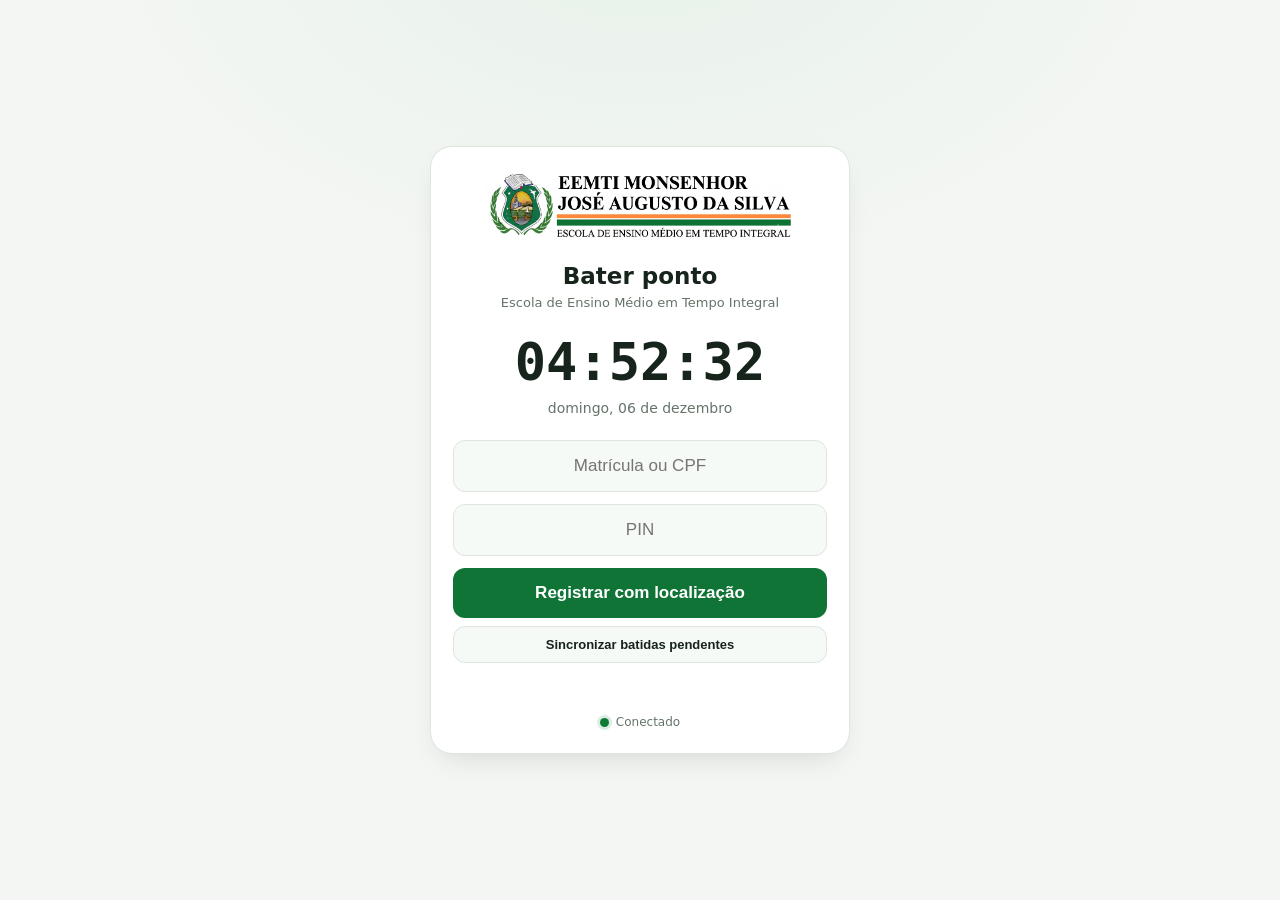
==== mobile.html @ c552b652 "Bump mobile asset versions for cache refresh" ====
<!doctype html>
<html lang="pt-BR"><head><meta charset="utf-8"><meta name="viewport" content="width=device-width,initial-scale=1"><meta name="theme-color" content="#117437"><link rel="manifest" href="manifest.webmanifest"><link rel="stylesheet" href="app/styles.css?v=8"><title>Bater ponto</title></head>
<body data-channel="mobile"><main class="card"><img class="marca" src="assets/logo-eemti.png" alt="EEMTI Monsenhor José Augusto da Silva"><h1>Bater ponto</h1><div class="sub">Escola de Ensino Médio em Tempo Integral</div><div id="clock" class="clock"></div><div id="date" class="date"></div><input id="matricula" inputmode="numeric" placeholder="Matrícula ou CPF" autocomplete="off"><input id="pin" type="password" inputmode="numeric" placeholder="PIN" autocomplete="off"><button id="punch">Registrar com localização</button><button id="sync" class="secondary">Sincronizar batidas pendentes</button><div id="feedback" class="feedback"></div><div id="network" class="network"></div></main><script src="app/config.js?v=5"></script><script src="app/db.js?v=5"></script><script src="app/ponto.js?v=8"></script><script src="app/app.js?v=11"></script></body></html>
---- app/styles.css ----
:root{--bg:#f3f6f3;--card:#fff;--side:#f6faf6;--border:#dde5dd;--text:#16241b;--muted:#657469;--accent:#117437;--ok:#0f7a37;--warn:#b45309;--err:#dc2626}*{box-sizing:border-box}body{margin:0;min-height:100vh;display:flex;align-items:center;justify-content:center;padding:18px;background:radial-gradient(900px 600px at 50% -10%,#e7f1ea 0%,var(--bg) 60%);font-family:system-ui,sans-serif;color:var(--text)}.card{width:100%;max-width:420px;padding:24px 22px;border:1px solid var(--border);border-radius:22px;background:var(--card);text-align:center;box-shadow:0 12px 30px -12px rgba(0,0,0,.15)}.marca{width:100%;height:74px;object-fit:contain;object-position:center;margin:0 0 14px}h1{font-size:23px;margin:0 0 6px}.sub{font-size:13px;color:var(--muted);margin-bottom:22px}.clock{font:600 52px ui-monospace,monospace}.date{font-size:14px;color:var(--muted);margin:8px 0 24px}input,button{width:100%;border-radius:12px;padding:15px;font-size:17px}input{border:1px solid var(--border);background:var(--side);margin-bottom:12px;text-align:center;color:var(--text)}button{border:0;background:var(--accent);color:#fff;font-weight:600;cursor:pointer}button:disabled{opacity:.55}.secondary{margin-top:8px;background:var(--side);border:1px solid var(--border);color:var(--text);font-size:13px;padding:10px}.feedback{min-height:25px;margin-top:15px;line-height:1.4}.ok{color:var(--ok)}.warn{color:var(--warn)}.error{color:var(--err)}.network{margin-top:12px;font-size:12px;color:var(--muted);display:flex;align-items:center;justify-content:center;gap:7px}.network::before{content:"";width:9px;height:9px;border-radius:50%;background:var(--muted);box-shadow:0 0 0 3px rgba(101,116,105,.12)}.network.online::before{background:var(--ok);box-shadow:0 0 0 3px rgba(15,122,55,.14)}.network.offline::before{background:var(--err);box-shadow:0 0 0 3px rgba(220,38,38,.14)}body[data-channel="quiosque"] .card{max-width:560px;padding:32px 34px}body[data-channel="quiosque"] .marca{height:96px;margin-bottom:18px}body[data-channel="quiosque"] h1{font-size:28px}body[data-channel="quiosque"] .sub{font-size:15px;margin-bottom:28px}body[data-channel="quiosque"] .clock{font-size:68px}body[data-channel="quiosque"] .date{font-size:16px;margin-bottom:28px}body[data-channel="quiosque"] input,body[data-channel="quiosque"] button{padding:18px;font-size:20px}@media(max-width:620px){body[data-channel="quiosque"] .card{padding:24px 22px}body[data-channel="quiosque"] .marca{height:74px}body[data-channel="quiosque"] .clock{font-size:52px}body[data-channel="quiosque"] input,body[data-channel="quiosque"] button{padding:15px;font-size:17px}}.hidden{display:none}
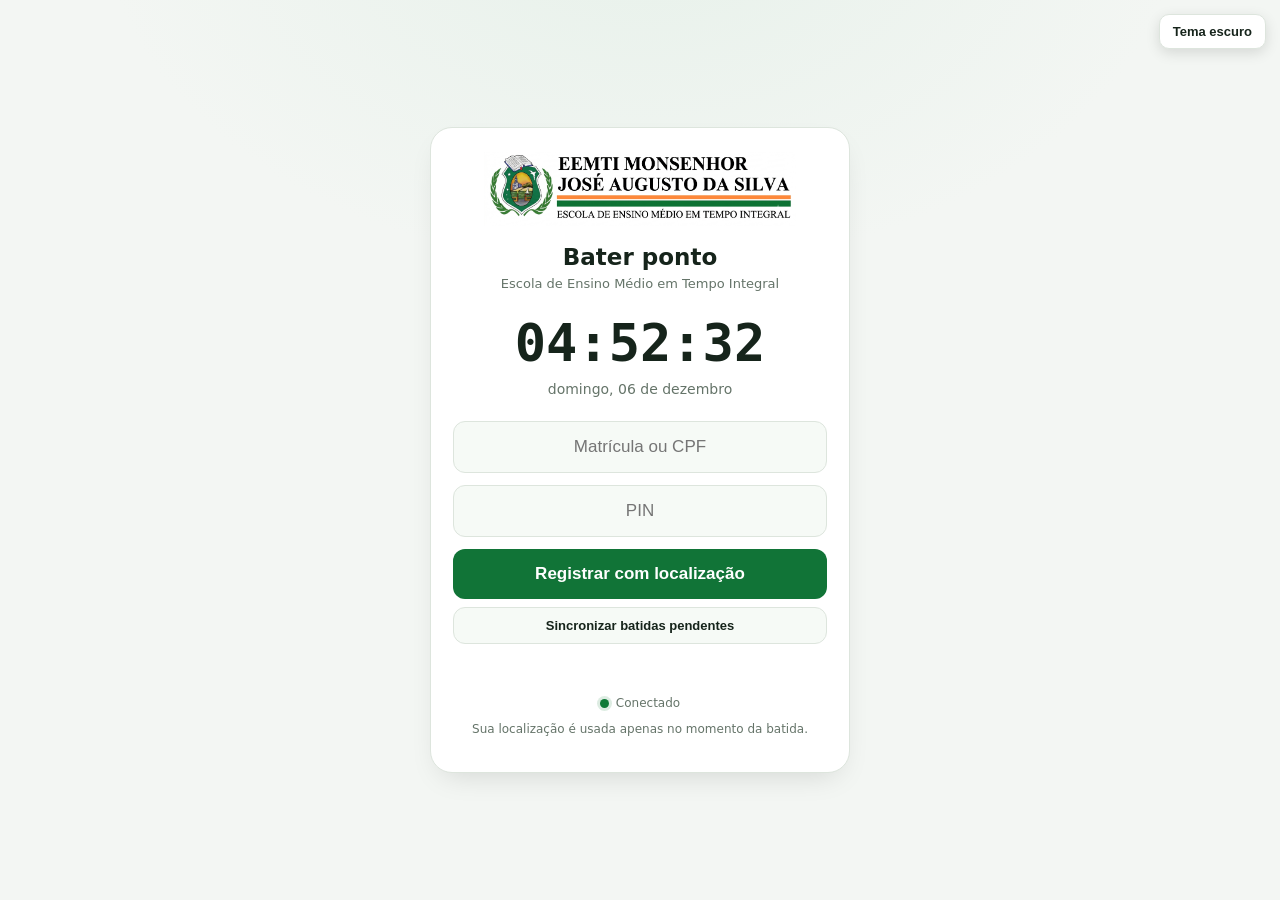
==== commit e3d3546d: "Add occurrences, reasons and settings management; dept summary; change password; message to employee" ====
--- a/mobile.html
+++ b/mobile.html
@@ -1,3 +1,3 @@
 <!doctype html>
-<html lang="pt-BR"><head><meta charset="utf-8"><meta name="viewport" content="width=device-width,initial-scale=1"><meta name="theme-color" content="#117437"><link rel="manifest" href="manifest.webmanifest"><link rel="stylesheet" href="app/styles.css?v=8"><title>Bater ponto</title></head>
-<body data-channel="mobile"><main class="card"><img class="marca" src="assets/logo-eemti.png" alt="EEMTI Monsenhor José Augusto da Silva"><h1>Bater ponto</h1><div class="sub">Escola de Ensino Médio em Tempo Integral</div><div id="clock" class="clock"></div><div id="date" class="date"></div><input id="matricula" inputmode="numeric" placeholder="Matrícula ou CPF" autocomplete="off"><input id="pin" type="password" inputmode="numeric" placeholder="PIN" autocomplete="off"><button id="punch">Registrar com localização</button><button id="sync" class="secondary">Sincronizar batidas pendentes</button><div id="feedback" class="feedback"></div><div id="network" class="network"></div></main><script src="app/config.js?v=5"></script><script src="app/db.js?v=5"></script><script src="app/ponto.js?v=8"></script><script src="app/app.js?v=11"></script></body></html>
+<html lang="pt-BR"><head><meta charset="utf-8"><meta name="viewport" content="width=device-width,initial-scale=1"><meta name="theme-color" content="#117437"><link rel="manifest" href="manifest.webmanifest"><link rel="stylesheet" href="app/styles.css?v=9"><title>Bater ponto</title></head>
+<body data-channel="mobile"><button id="theme-toggle" class="theme-toggle" type="button">Tema escuro</button><main class="card"><img class="marca" src="assets/logo-eemti.png" alt="EEMTI Monsenhor José Augusto da Silva"><h1>Bater ponto</h1><div class="sub">Escola de Ensino Médio em Tempo Integral</div><div id="clock" class="clock"></div><div id="date" class="date"></div><input id="matricula" inputmode="numeric" placeholder="Matrícula ou CPF" autocomplete="off"><input id="pin" type="password" inputmode="numeric" placeholder="PIN" autocomplete="off"><button id="punch">Registrar com localização</button><button id="sync" class="secondary">Sincronizar batidas pendentes</button><div id="feedback" class="feedback"></div><div id="network" class="network"></div><p class="privacy">Sua localização é usada apenas no momento da batida.</p></main><script src="app/config.js?v=5"></script><script src="app/db.js?v=5"></script><script src="app/ponto.js?v=8"></script><script src="app/app.js?v=12"></script></body></html>
--- a/app/styles.css
+++ b/app/styles.css
@@ -1 +1,2 @@
 :root{--bg:#f3f6f3;--card:#fff;--side:#f6faf6;--border:#dde5dd;--text:#16241b;--muted:#657469;--accent:#117437;--ok:#0f7a37;--warn:#b45309;--err:#dc2626}*{box-sizing:border-box}body{margin:0;min-height:100vh;display:flex;align-items:center;justify-content:center;padding:18px;background:radial-gradient(900px 600px at 50% -10%,#e7f1ea 0%,var(--bg) 60%);font-family:system-ui,sans-serif;color:var(--text)}.card{width:100%;max-width:420px;padding:24px 22px;border:1px solid var(--border);border-radius:22px;background:var(--card);text-align:center;box-shadow:0 12px 30px -12px rgba(0,0,0,.15)}.marca{width:100%;height:74px;object-fit:contain;object-position:center;margin:0 0 14px}h1{font-size:23px;margin:0 0 6px}.sub{font-size:13px;color:var(--muted);margin-bottom:22px}.clock{font:600 52px ui-monospace,monospace}.date{font-size:14px;color:var(--muted);margin:8px 0 24px}input,button{width:100%;border-radius:12px;padding:15px;font-size:17px}input{border:1px solid var(--border);background:var(--side);margin-bottom:12px;text-align:center;color:var(--text)}button{border:0;background:var(--accent);color:#fff;font-weight:600;cursor:pointer}button:disabled{opacity:.55}.secondary{margin-top:8px;background:var(--side);border:1px solid var(--border);color:var(--text);font-size:13px;padding:10px}.feedback{min-height:25px;margin-top:15px;line-height:1.4}.ok{color:var(--ok)}.warn{color:var(--warn)}.error{color:var(--err)}.network{margin-top:12px;font-size:12px;color:var(--muted);display:flex;align-items:center;justify-content:center;gap:7px}.network::before{content:"";width:9px;height:9px;border-radius:50%;background:var(--muted);box-shadow:0 0 0 3px rgba(101,116,105,.12)}.network.online::before{background:var(--ok);box-shadow:0 0 0 3px rgba(15,122,55,.14)}.network.offline::before{background:var(--err);box-shadow:0 0 0 3px rgba(220,38,38,.14)}body[data-channel="quiosque"] .card{max-width:560px;padding:32px 34px}body[data-channel="quiosque"] .marca{height:96px;margin-bottom:18px}body[data-channel="quiosque"] h1{font-size:28px}body[data-channel="quiosque"] .sub{font-size:15px;margin-bottom:28px}body[data-channel="quiosque"] .clock{font-size:68px}body[data-channel="quiosque"] .date{font-size:16px;margin-bottom:28px}body[data-channel="quiosque"] input,body[data-channel="quiosque"] button{padding:18px;font-size:20px}@media(max-width:620px){body[data-channel="quiosque"] .card{padding:24px 22px}body[data-channel="quiosque"] .marca{height:74px}body[data-channel="quiosque"] .clock{font-size:52px}body[data-channel="quiosque"] input,body[data-channel="quiosque"] button{padding:15px;font-size:17px}}.hidden{display:none}
+html[data-theme='dark']{--bg:#0f1512;--card:#18211b;--side:#101813;--border:#263329;--text:#e7efe9;--muted:#92a69a;--accent:#3ecf7e;--ok:#4ade80;--warn:#fbbf24;--err:#f87171}html[data-theme='dark'] body{background:radial-gradient(900px 600px at 50% -10%,#18251d 0%,var(--bg) 60%)}html[data-theme='dark'] input{background:#101813;border-color:#2b3a30;color:var(--text)}html[data-theme='dark'] input::placeholder{color:#5c6f63}html[data-theme='dark'] .secondary{background:#223026;color:#dbe7de}.theme-toggle{position:fixed;top:14px;right:14px;z-index:20;width:auto;padding:9px 13px;font-size:13px;border-radius:10px;background:var(--card);color:var(--text);border:1px solid var(--border);box-shadow:0 4px 14px rgba(0,0,0,.12)}.aviso{display:block;margin-top:6px;color:var(--green);font-weight:500}.privacy{margin-top:12px;font-size:12px;color:var(--muted)}
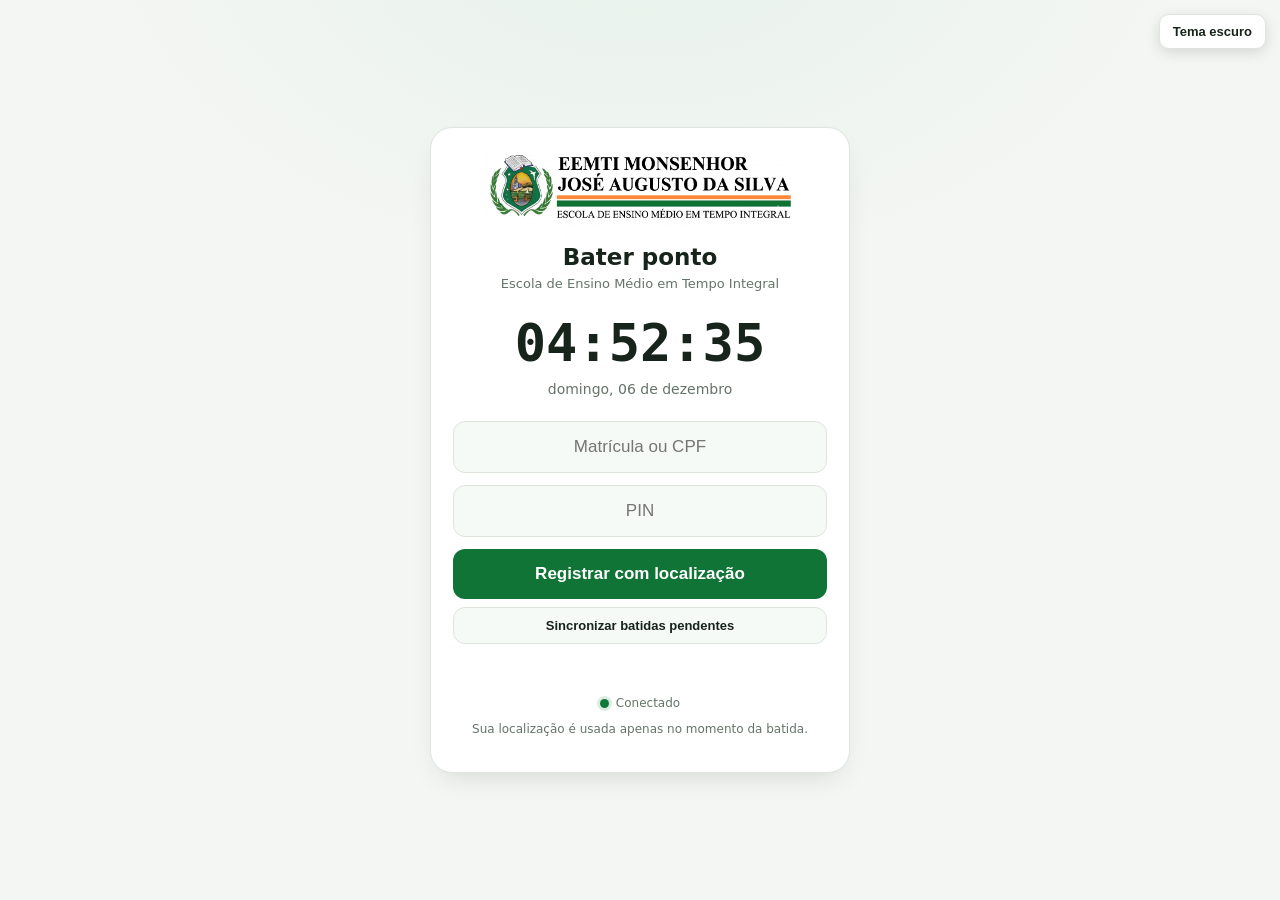
==== commit 47a4a130: "Limpar confirmação de batida automaticamente" ====
--- a/mobile.html
+++ b/mobile.html
@@ -1,3 +1,3 @@
 <!doctype html>
 <html lang="pt-BR"><head><meta charset="utf-8"><meta name="viewport" content="width=device-width,initial-scale=1"><meta name="theme-color" content="#117437"><link rel="manifest" href="manifest.webmanifest"><link rel="stylesheet" href="app/styles.css?v=9"><title>Bater ponto</title></head>
-<body data-channel="mobile"><button id="theme-toggle" class="theme-toggle" type="button">Tema escuro</button><main class="card"><img class="marca" src="assets/logo-eemti.png" alt="EEMTI Monsenhor José Augusto da Silva"><h1>Bater ponto</h1><div class="sub">Escola de Ensino Médio em Tempo Integral</div><div id="clock" class="clock"></div><div id="date" class="date"></div><input id="matricula" inputmode="numeric" placeholder="Matrícula ou CPF" autocomplete="off"><input id="pin" type="password" inputmode="numeric" placeholder="PIN" autocomplete="off"><button id="punch">Registrar com localização</button><button id="sync" class="secondary">Sincronizar batidas pendentes</button><div id="feedback" class="feedback"></div><div id="network" class="network"></div><p class="privacy">Sua localização é usada apenas no momento da batida.</p></main><script src="app/config.js?v=5"></script><script src="app/db.js?v=5"></script><script src="app/ponto.js?v=8"></script><script src="app/app.js?v=12"></script></body></html>
+<body data-channel="mobile"><button id="theme-toggle" class="theme-toggle" type="button">Tema escuro</button><main class="card"><img class="marca" src="assets/logo-eemti.png" alt="EEMTI Monsenhor José Augusto da Silva"><h1>Bater ponto</h1><div class="sub">Escola de Ensino Médio em Tempo Integral</div><div id="clock" class="clock"></div><div id="date" class="date"></div><input id="matricula" inputmode="numeric" placeholder="Matrícula ou CPF" autocomplete="off"><input id="pin" type="password" inputmode="numeric" placeholder="PIN" autocomplete="off"><button id="punch">Registrar com localização</button><button id="sync" class="secondary">Sincronizar batidas pendentes</button><div id="feedback" class="feedback"></div><div id="network" class="network"></div><p class="privacy">Sua localização é usada apenas no momento da batida.</p></main><script src="app/config.js?v=5"></script><script src="app/db.js?v=5"></script><script src="app/ponto.js?v=8"></script><script src="app/app.js?v=13"></script></body></html>
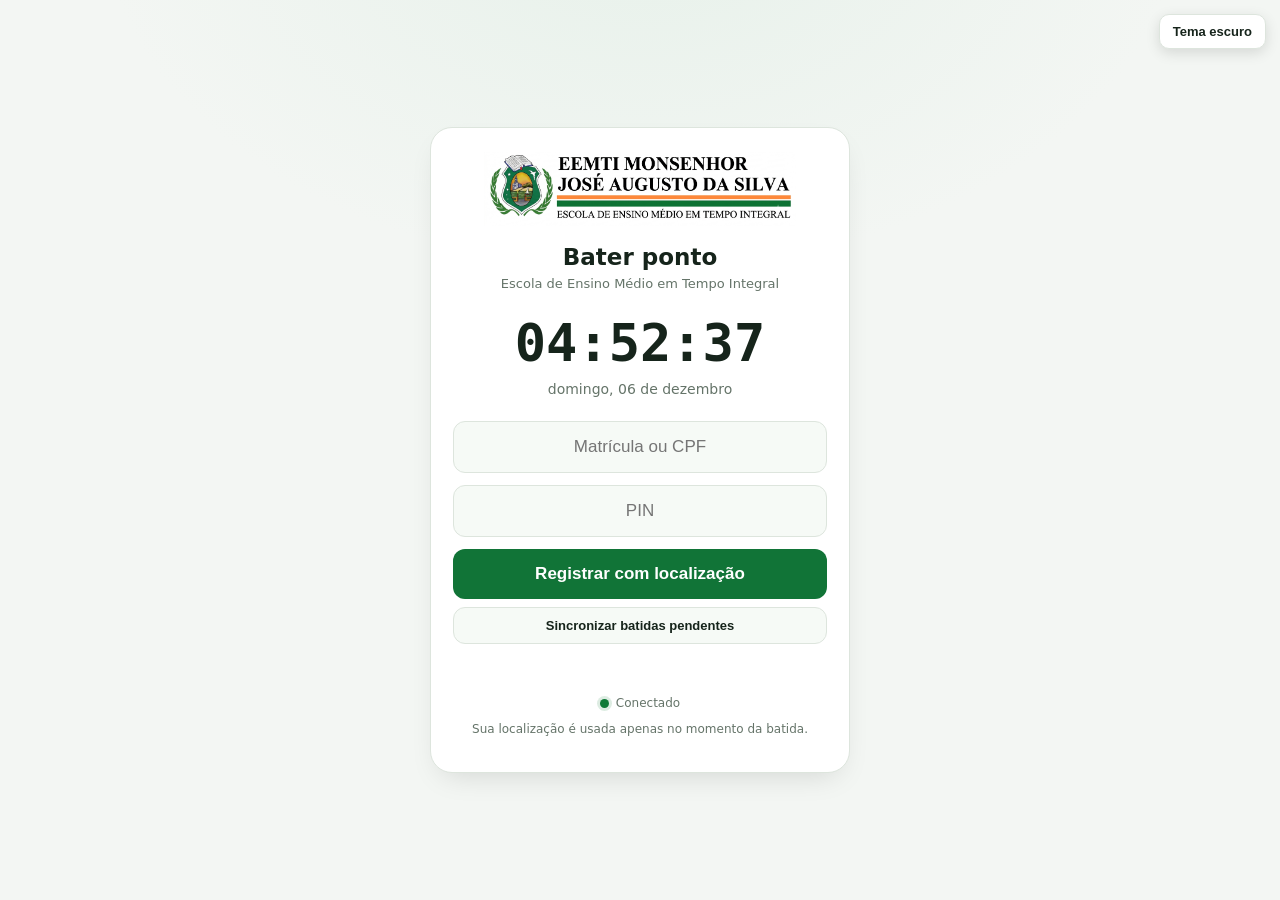
==== commit 6d28f4c9: "Corrigir layout do quiosque e mensagens de sincronização" ====
--- a/mobile.html
+++ b/mobile.html
@@ -1,3 +1,3 @@
 <!doctype html>
-<html lang="pt-BR"><head><meta charset="utf-8"><meta name="viewport" content="width=device-width,initial-scale=1"><meta name="theme-color" content="#117437"><link rel="manifest" href="manifest.webmanifest"><link rel="stylesheet" href="app/styles.css?v=9"><title>Bater ponto</title></head>
-<body data-channel="mobile"><button id="theme-toggle" class="theme-toggle" type="button">Tema escuro</button><main class="card"><img class="marca" src="assets/logo-eemti.png" alt="EEMTI Monsenhor José Augusto da Silva"><h1>Bater ponto</h1><div class="sub">Escola de Ensino Médio em Tempo Integral</div><div id="clock" class="clock"></div><div id="date" class="date"></div><input id="matricula" inputmode="numeric" placeholder="Matrícula ou CPF" autocomplete="off"><input id="pin" type="password" inputmode="numeric" placeholder="PIN" autocomplete="off"><button id="punch">Registrar com localização</button><button id="sync" class="secondary">Sincronizar batidas pendentes</button><div id="feedback" class="feedback"></div><div id="network" class="network"></div><p class="privacy">Sua localização é usada apenas no momento da batida.</p></main><script src="app/config.js?v=5"></script><script src="app/db.js?v=5"></script><script src="app/ponto.js?v=8"></script><script src="app/app.js?v=13"></script></body></html>
+<html lang="pt-BR"><head><meta charset="utf-8"><meta name="viewport" content="width=device-width,initial-scale=1"><meta name="theme-color" content="#117437"><link rel="manifest" href="manifest.webmanifest"><link rel="stylesheet" href="app/styles.css?v=10"><title>Bater ponto</title></head>
+<body data-channel="mobile"><button id="theme-toggle" class="theme-toggle" type="button">Tema escuro</button><main class="card"><img class="marca" src="assets/logo-eemti.png" alt="EEMTI Monsenhor José Augusto da Silva"><h1>Bater ponto</h1><div class="sub">Escola de Ensino Médio em Tempo Integral</div><div id="clock" class="clock"></div><div id="date" class="date"></div><input id="matricula" inputmode="numeric" placeholder="Matrícula ou CPF" autocomplete="off"><input id="pin" type="password" inputmode="numeric" placeholder="PIN" autocomplete="off"><button id="punch">Registrar com localização</button><button id="sync" class="secondary">Sincronizar batidas pendentes</button><div id="feedback" class="feedback"></div><div id="network" class="network"></div><p class="privacy">Sua localização é usada apenas no momento da batida.</p></main><script src="app/config.js?v=5"></script><script src="app/db.js?v=5"></script><script src="app/ponto.js?v=9"></script><script src="app/app.js?v=13"></script></body></html>
--- a/app/styles.css
+++ b/app/styles.css
@@ -1,2 +1,2 @@
 :root{--bg:#f3f6f3;--card:#fff;--side:#f6faf6;--border:#dde5dd;--text:#16241b;--muted:#657469;--accent:#117437;--ok:#0f7a37;--warn:#b45309;--err:#dc2626}*{box-sizing:border-box}body{margin:0;min-height:100vh;display:flex;align-items:center;justify-content:center;padding:18px;background:radial-gradient(900px 600px at 50% -10%,#e7f1ea 0%,var(--bg) 60%);font-family:system-ui,sans-serif;color:var(--text)}.card{width:100%;max-width:420px;padding:24px 22px;border:1px solid var(--border);border-radius:22px;background:var(--card);text-align:center;box-shadow:0 12px 30px -12px rgba(0,0,0,.15)}.marca{width:100%;height:74px;object-fit:contain;object-position:center;margin:0 0 14px}h1{font-size:23px;margin:0 0 6px}.sub{font-size:13px;color:var(--muted);margin-bottom:22px}.clock{font:600 52px ui-monospace,monospace}.date{font-size:14px;color:var(--muted);margin:8px 0 24px}input,button{width:100%;border-radius:12px;padding:15px;font-size:17px}input{border:1px solid var(--border);background:var(--side);margin-bottom:12px;text-align:center;color:var(--text)}button{border:0;background:var(--accent);color:#fff;font-weight:600;cursor:pointer}button:disabled{opacity:.55}.secondary{margin-top:8px;background:var(--side);border:1px solid var(--border);color:var(--text);font-size:13px;padding:10px}.feedback{min-height:25px;margin-top:15px;line-height:1.4}.ok{color:var(--ok)}.warn{color:var(--warn)}.error{color:var(--err)}.network{margin-top:12px;font-size:12px;color:var(--muted);display:flex;align-items:center;justify-content:center;gap:7px}.network::before{content:"";width:9px;height:9px;border-radius:50%;background:var(--muted);box-shadow:0 0 0 3px rgba(101,116,105,.12)}.network.online::before{background:var(--ok);box-shadow:0 0 0 3px rgba(15,122,55,.14)}.network.offline::before{background:var(--err);box-shadow:0 0 0 3px rgba(220,38,38,.14)}body[data-channel="quiosque"] .card{max-width:560px;padding:32px 34px}body[data-channel="quiosque"] .marca{height:96px;margin-bottom:18px}body[data-channel="quiosque"] h1{font-size:28px}body[data-channel="quiosque"] .sub{font-size:15px;margin-bottom:28px}body[data-channel="quiosque"] .clock{font-size:68px}body[data-channel="quiosque"] .date{font-size:16px;margin-bottom:28px}body[data-channel="quiosque"] input,body[data-channel="quiosque"] button{padding:18px;font-size:20px}@media(max-width:620px){body[data-channel="quiosque"] .card{padding:24px 22px}body[data-channel="quiosque"] .marca{height:74px}body[data-channel="quiosque"] .clock{font-size:52px}body[data-channel="quiosque"] input,body[data-channel="quiosque"] button{padding:15px;font-size:17px}}.hidden{display:none}
-html[data-theme='dark']{--bg:#0f1512;--card:#18211b;--side:#101813;--border:#263329;--text:#e7efe9;--muted:#92a69a;--accent:#3ecf7e;--ok:#4ade80;--warn:#fbbf24;--err:#f87171}html[data-theme='dark'] body{background:radial-gradient(900px 600px at 50% -10%,#18251d 0%,var(--bg) 60%)}html[data-theme='dark'] input{background:#101813;border-color:#2b3a30;color:var(--text)}html[data-theme='dark'] input::placeholder{color:#5c6f63}html[data-theme='dark'] .secondary{background:#223026;color:#dbe7de}.theme-toggle{position:fixed;top:14px;right:14px;z-index:20;width:auto;padding:9px 13px;font-size:13px;border-radius:10px;background:var(--card);color:var(--text);border:1px solid var(--border);box-shadow:0 4px 14px rgba(0,0,0,.12)}.aviso{display:block;margin-top:6px;color:var(--green);font-weight:500}.privacy{margin-top:12px;font-size:12px;color:var(--muted)}
+html[data-theme='dark']{--bg:#0f1512;--card:#18211b;--side:#101813;--border:#263329;--text:#e7efe9;--muted:#92a69a;--accent:#3ecf7e;--ok:#4ade80;--warn:#fbbf24;--err:#f87171}html[data-theme='dark'] body{background:radial-gradient(900px 600px at 50% -10%,#18251d 0%,var(--bg) 60%)}html[data-theme='dark'] input{background:#101813;border-color:#2b3a30;color:var(--text)}html[data-theme='dark'] input::placeholder{color:#5c6f63}html[data-theme='dark'] .secondary{background:#223026;color:#dbe7de}.theme-toggle,body[data-channel="quiosque"] .theme-toggle{position:fixed;top:14px;right:14px;z-index:20;width:auto;padding:9px 13px;font-size:13px;border-radius:10px;background:var(--card);color:var(--text);border:1px solid var(--border);box-shadow:0 4px 14px rgba(0,0,0,.12)}.aviso{display:block;margin-top:6px;color:var(--green);font-weight:500}.privacy{margin-top:12px;font-size:12px;color:var(--muted)}
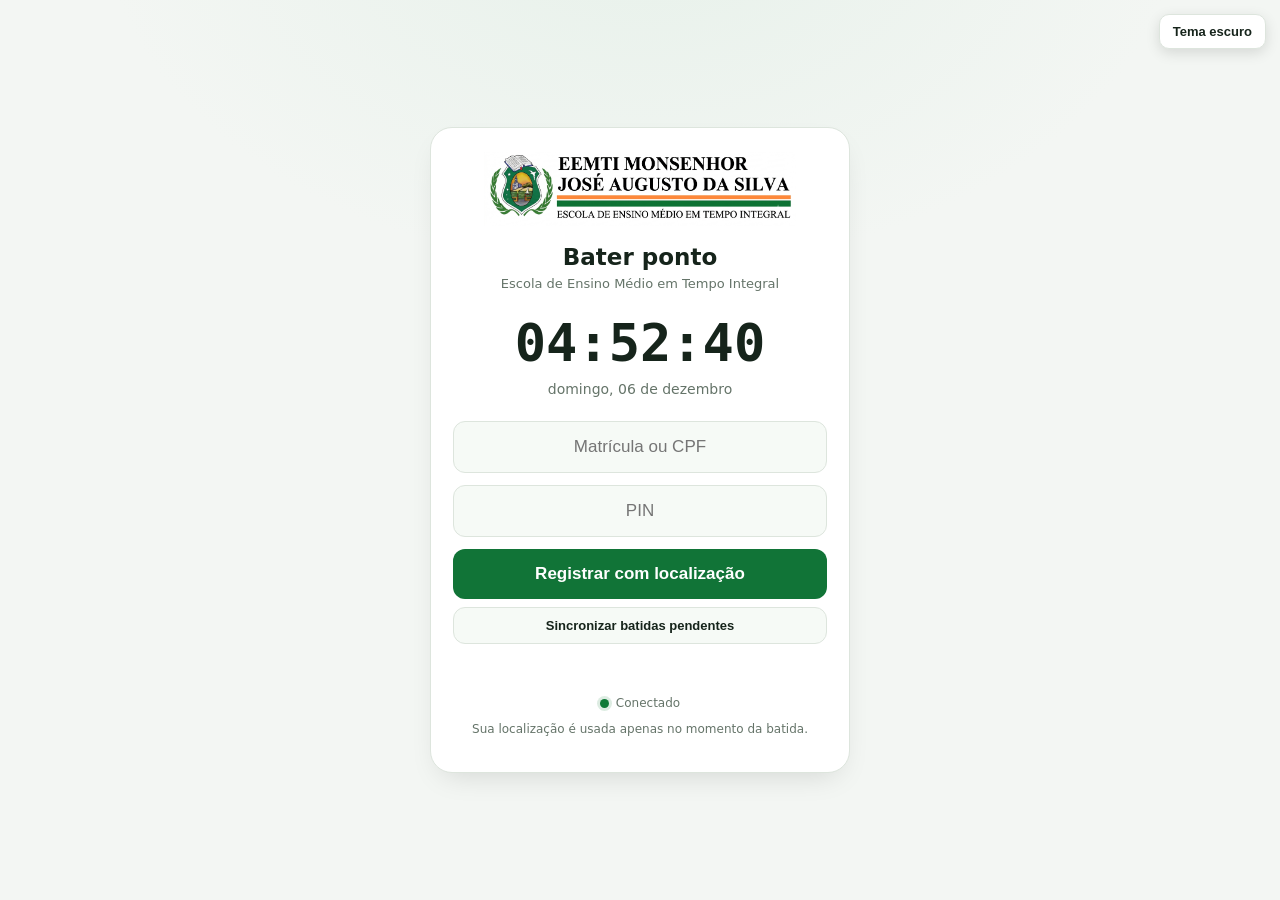
==== commit 60a53d8f: "Continuar sincronização após batidas repetidas" ====
--- a/mobile.html
+++ b/mobile.html
@@ -1,3 +1,3 @@
 <!doctype html>
 <html lang="pt-BR"><head><meta charset="utf-8"><meta name="viewport" content="width=device-width,initial-scale=1"><meta name="theme-color" content="#117437"><link rel="manifest" href="manifest.webmanifest"><link rel="stylesheet" href="app/styles.css?v=10"><title>Bater ponto</title></head>
-<body data-channel="mobile"><button id="theme-toggle" class="theme-toggle" type="button">Tema escuro</button><main class="card"><img class="marca" src="assets/logo-eemti.png" alt="EEMTI Monsenhor José Augusto da Silva"><h1>Bater ponto</h1><div class="sub">Escola de Ensino Médio em Tempo Integral</div><div id="clock" class="clock"></div><div id="date" class="date"></div><input id="matricula" inputmode="numeric" placeholder="Matrícula ou CPF" autocomplete="off"><input id="pin" type="password" inputmode="numeric" placeholder="PIN" autocomplete="off"><button id="punch">Registrar com localização</button><button id="sync" class="secondary">Sincronizar batidas pendentes</button><div id="feedback" class="feedback"></div><div id="network" class="network"></div><p class="privacy">Sua localização é usada apenas no momento da batida.</p></main><script src="app/config.js?v=5"></script><script src="app/db.js?v=5"></script><script src="app/ponto.js?v=9"></script><script src="app/app.js?v=13"></script></body></html>
+<body data-channel="mobile"><button id="theme-toggle" class="theme-toggle" type="button">Tema escuro</button><main class="card"><img class="marca" src="assets/logo-eemti.png" alt="EEMTI Monsenhor José Augusto da Silva"><h1>Bater ponto</h1><div class="sub">Escola de Ensino Médio em Tempo Integral</div><div id="clock" class="clock"></div><div id="date" class="date"></div><input id="matricula" inputmode="numeric" placeholder="Matrícula ou CPF" autocomplete="off"><input id="pin" type="password" inputmode="numeric" placeholder="PIN" autocomplete="off"><button id="punch">Registrar com localização</button><button id="sync" class="secondary">Sincronizar batidas pendentes</button><div id="feedback" class="feedback"></div><div id="network" class="network"></div><p class="privacy">Sua localização é usada apenas no momento da batida.</p></main><script src="app/config.js?v=5"></script><script src="app/db.js?v=5"></script><script src="app/ponto.js?v=11"></script><script src="app/app.js?v=13"></script></body></html>
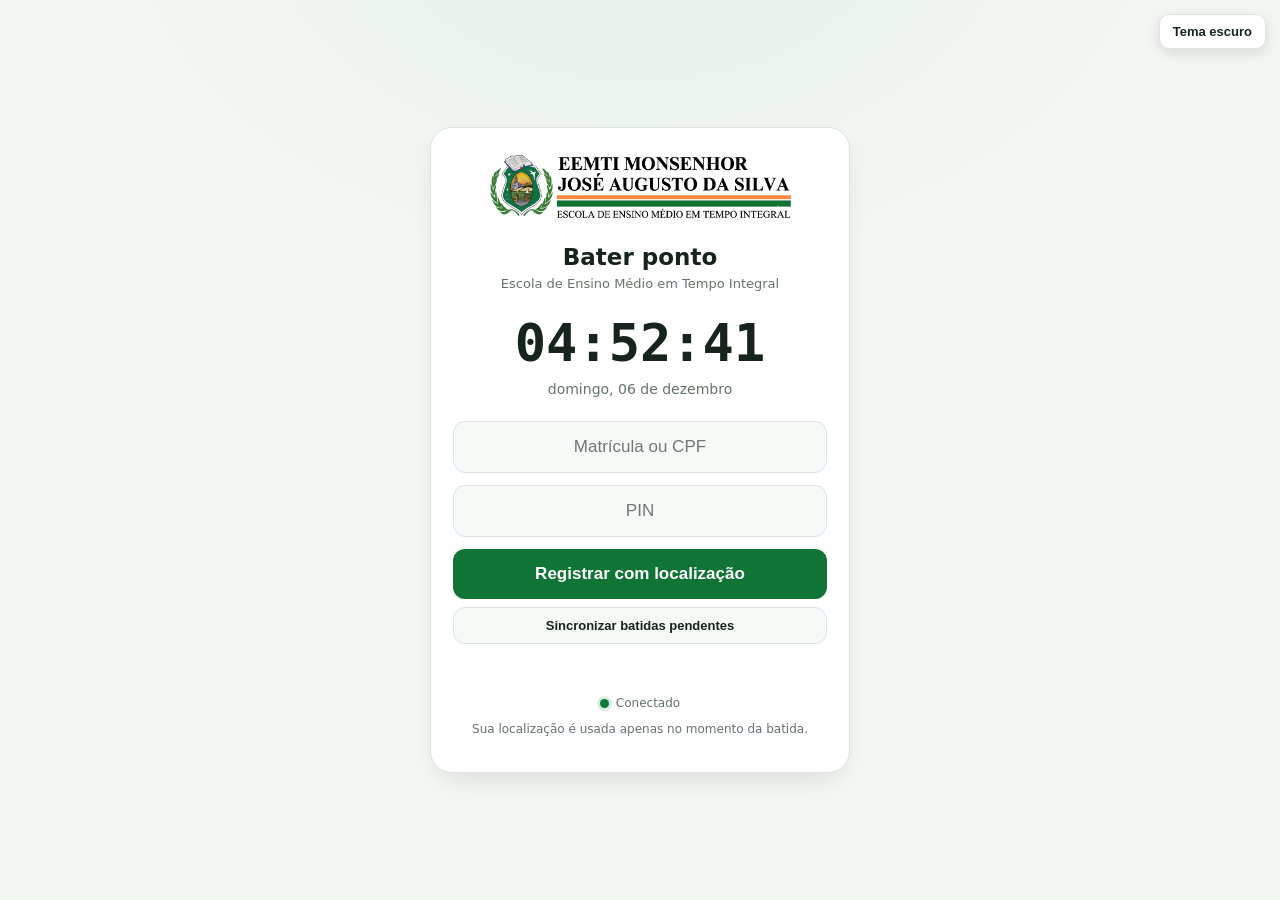
==== commit d8cc5ee4: "Reduzir confirmação de batida para dois segundos" ====
--- a/mobile.html
+++ b/mobile.html
@@ -1,3 +1,3 @@
 <!doctype html>
 <html lang="pt-BR"><head><meta charset="utf-8"><meta name="viewport" content="width=device-width,initial-scale=1"><meta name="theme-color" content="#117437"><link rel="manifest" href="manifest.webmanifest"><link rel="stylesheet" href="app/styles.css?v=10"><title>Bater ponto</title></head>
-<body data-channel="mobile"><button id="theme-toggle" class="theme-toggle" type="button">Tema escuro</button><main class="card"><img class="marca" src="assets/logo-eemti.png" alt="EEMTI Monsenhor José Augusto da Silva"><h1>Bater ponto</h1><div class="sub">Escola de Ensino Médio em Tempo Integral</div><div id="clock" class="clock"></div><div id="date" class="date"></div><input id="matricula" inputmode="numeric" placeholder="Matrícula ou CPF" autocomplete="off"><input id="pin" type="password" inputmode="numeric" placeholder="PIN" autocomplete="off"><button id="punch">Registrar com localização</button><button id="sync" class="secondary">Sincronizar batidas pendentes</button><div id="feedback" class="feedback"></div><div id="network" class="network"></div><p class="privacy">Sua localização é usada apenas no momento da batida.</p></main><script src="app/config.js?v=5"></script><script src="app/db.js?v=5"></script><script src="app/ponto.js?v=11"></script><script src="app/app.js?v=13"></script></body></html>
+<body data-channel="mobile"><button id="theme-toggle" class="theme-toggle" type="button">Tema escuro</button><main class="card"><img class="marca" src="assets/logo-eemti.png" alt="EEMTI Monsenhor José Augusto da Silva"><h1>Bater ponto</h1><div class="sub">Escola de Ensino Médio em Tempo Integral</div><div id="clock" class="clock"></div><div id="date" class="date"></div><input id="matricula" inputmode="numeric" placeholder="Matrícula ou CPF" autocomplete="off"><input id="pin" type="password" inputmode="numeric" placeholder="PIN" autocomplete="off"><button id="punch">Registrar com localização</button><button id="sync" class="secondary">Sincronizar batidas pendentes</button><div id="feedback" class="feedback"></div><div id="network" class="network"></div><p class="privacy">Sua localização é usada apenas no momento da batida.</p></main><script src="app/config.js?v=5"></script><script src="app/db.js?v=5"></script><script src="app/ponto.js?v=11"></script><script src="app/app.js?v=14"></script></body></html>
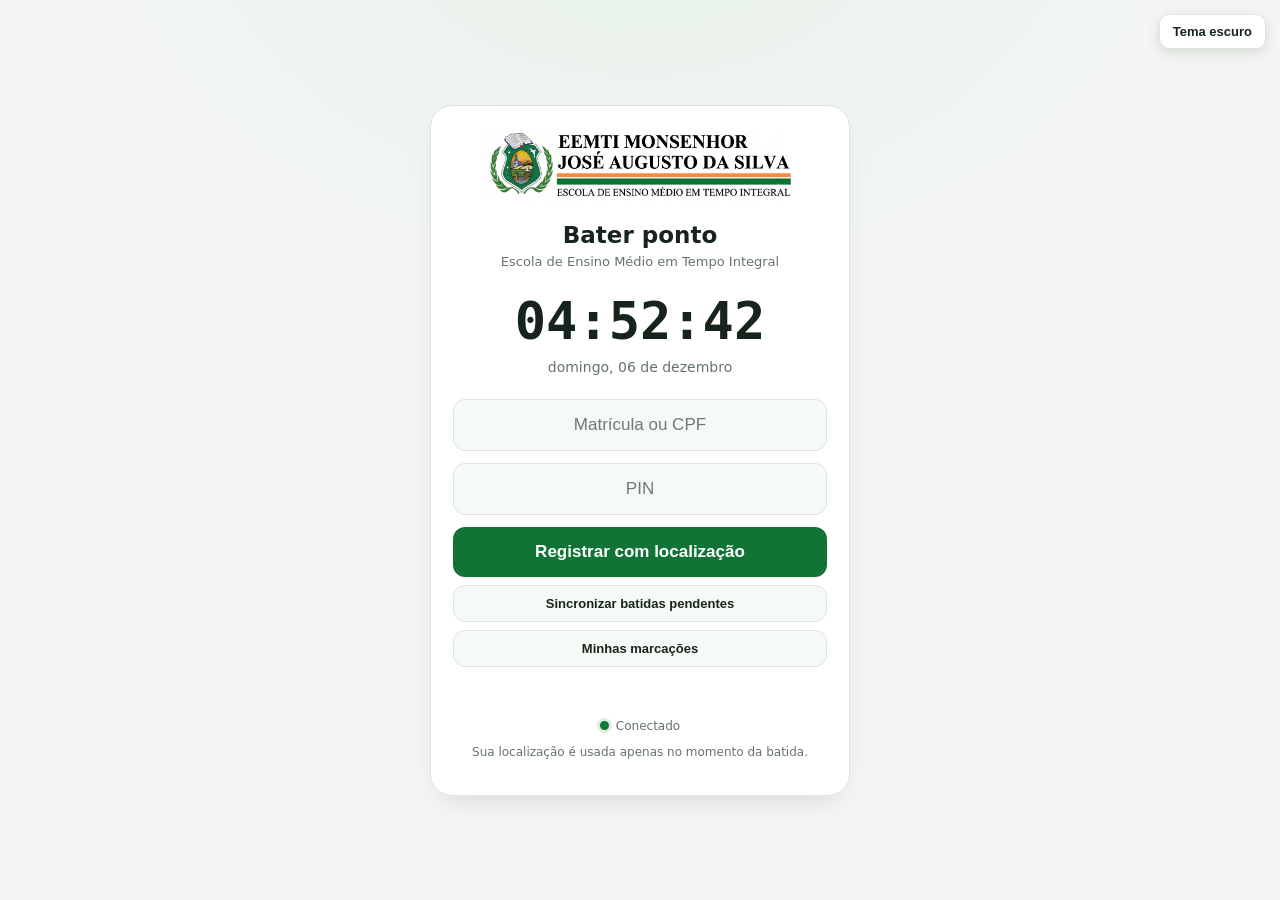
==== commit eb73d192: "Adicionar consulta de marcações no Mobile" ====
--- a/mobile.html
+++ b/mobile.html
@@ -1,3 +1,3 @@
 <!doctype html>
-<html lang="pt-BR"><head><meta charset="utf-8"><meta name="viewport" content="width=device-width,initial-scale=1"><meta name="theme-color" content="#117437"><link rel="manifest" href="manifest.webmanifest"><link rel="stylesheet" href="app/styles.css?v=10"><title>Bater ponto</title></head>
-<body data-channel="mobile"><button id="theme-toggle" class="theme-toggle" type="button">Tema escuro</button><main class="card"><img class="marca" src="assets/logo-eemti.png" alt="EEMTI Monsenhor José Augusto da Silva"><h1>Bater ponto</h1><div class="sub">Escola de Ensino Médio em Tempo Integral</div><div id="clock" class="clock"></div><div id="date" class="date"></div><input id="matricula" inputmode="numeric" placeholder="Matrícula ou CPF" autocomplete="off"><input id="pin" type="password" inputmode="numeric" placeholder="PIN" autocomplete="off"><button id="punch">Registrar com localização</button><button id="sync" class="secondary">Sincronizar batidas pendentes</button><div id="feedback" class="feedback"></div><div id="network" class="network"></div><p class="privacy">Sua localização é usada apenas no momento da batida.</p></main><script src="app/config.js?v=5"></script><script src="app/db.js?v=5"></script><script src="app/ponto.js?v=11"></script><script src="app/app.js?v=14"></script></body></html>
+<html lang="pt-BR"><head><meta charset="utf-8"><meta name="viewport" content="width=device-width,initial-scale=1"><meta name="theme-color" content="#117437"><link rel="manifest" href="manifest.webmanifest"><link rel="stylesheet" href="app/styles.css?v=11"><title>Bater ponto</title></head>
+<body data-channel="mobile"><button id="theme-toggle" class="theme-toggle" type="button">Tema escuro</button><main class="card"><img class="marca" src="assets/logo-eemti.png" alt="EEMTI Monsenhor José Augusto da Silva"><h1>Bater ponto</h1><div class="sub">Escola de Ensino Médio em Tempo Integral</div><div id="clock" class="clock"></div><div id="date" class="date"></div><input id="matricula" inputmode="numeric" placeholder="Matrícula ou CPF" autocomplete="off"><input id="pin" type="password" inputmode="numeric" placeholder="PIN" autocomplete="off"><button id="punch">Registrar com localização</button><button id="sync" class="secondary">Sincronizar batidas pendentes</button><button id="history-button" class="secondary">Minhas marcações</button><div id="feedback" class="feedback"></div><div id="history" class="history" hidden></div><div id="network" class="network"></div><p class="privacy">Sua localização é usada apenas no momento da batida.</p></main><script src="app/config.js?v=5"></script><script src="app/db.js?v=5"></script><script src="app/ponto.js?v=12"></script><script src="app/app.js?v=15"></script></body></html>
--- a/app/styles.css
+++ b/app/styles.css
@@ -1,2 +1,2 @@
 :root{--bg:#f3f6f3;--card:#fff;--side:#f6faf6;--border:#dde5dd;--text:#16241b;--muted:#657469;--accent:#117437;--ok:#0f7a37;--warn:#b45309;--err:#dc2626}*{box-sizing:border-box}body{margin:0;min-height:100vh;display:flex;align-items:center;justify-content:center;padding:18px;background:radial-gradient(900px 600px at 50% -10%,#e7f1ea 0%,var(--bg) 60%);font-family:system-ui,sans-serif;color:var(--text)}.card{width:100%;max-width:420px;padding:24px 22px;border:1px solid var(--border);border-radius:22px;background:var(--card);text-align:center;box-shadow:0 12px 30px -12px rgba(0,0,0,.15)}.marca{width:100%;height:74px;object-fit:contain;object-position:center;margin:0 0 14px}h1{font-size:23px;margin:0 0 6px}.sub{font-size:13px;color:var(--muted);margin-bottom:22px}.clock{font:600 52px ui-monospace,monospace}.date{font-size:14px;color:var(--muted);margin:8px 0 24px}input,button{width:100%;border-radius:12px;padding:15px;font-size:17px}input{border:1px solid var(--border);background:var(--side);margin-bottom:12px;text-align:center;color:var(--text)}button{border:0;background:var(--accent);color:#fff;font-weight:600;cursor:pointer}button:disabled{opacity:.55}.secondary{margin-top:8px;background:var(--side);border:1px solid var(--border);color:var(--text);font-size:13px;padding:10px}.feedback{min-height:25px;margin-top:15px;line-height:1.4}.ok{color:var(--ok)}.warn{color:var(--warn)}.error{color:var(--err)}.network{margin-top:12px;font-size:12px;color:var(--muted);display:flex;align-items:center;justify-content:center;gap:7px}.network::before{content:"";width:9px;height:9px;border-radius:50%;background:var(--muted);box-shadow:0 0 0 3px rgba(101,116,105,.12)}.network.online::before{background:var(--ok);box-shadow:0 0 0 3px rgba(15,122,55,.14)}.network.offline::before{background:var(--err);box-shadow:0 0 0 3px rgba(220,38,38,.14)}body[data-channel="quiosque"] .card{max-width:560px;padding:32px 34px}body[data-channel="quiosque"] .marca{height:96px;margin-bottom:18px}body[data-channel="quiosque"] h1{font-size:28px}body[data-channel="quiosque"] .sub{font-size:15px;margin-bottom:28px}body[data-channel="quiosque"] .clock{font-size:68px}body[data-channel="quiosque"] .date{font-size:16px;margin-bottom:28px}body[data-channel="quiosque"] input,body[data-channel="quiosque"] button{padding:18px;font-size:20px}@media(max-width:620px){body[data-channel="quiosque"] .card{padding:24px 22px}body[data-channel="quiosque"] .marca{height:74px}body[data-channel="quiosque"] .clock{font-size:52px}body[data-channel="quiosque"] input,body[data-channel="quiosque"] button{padding:15px;font-size:17px}}.hidden{display:none}
-html[data-theme='dark']{--bg:#0f1512;--card:#18211b;--side:#101813;--border:#263329;--text:#e7efe9;--muted:#92a69a;--accent:#3ecf7e;--ok:#4ade80;--warn:#fbbf24;--err:#f87171}html[data-theme='dark'] body{background:radial-gradient(900px 600px at 50% -10%,#18251d 0%,var(--bg) 60%)}html[data-theme='dark'] input{background:#101813;border-color:#2b3a30;color:var(--text)}html[data-theme='dark'] input::placeholder{color:#5c6f63}html[data-theme='dark'] .secondary{background:#223026;color:#dbe7de}.theme-toggle,body[data-channel="quiosque"] .theme-toggle{position:fixed;top:14px;right:14px;z-index:20;width:auto;padding:9px 13px;font-size:13px;border-radius:10px;background:var(--card);color:var(--text);border:1px solid var(--border);box-shadow:0 4px 14px rgba(0,0,0,.12)}.aviso{display:block;margin-top:6px;color:var(--green);font-weight:500}.privacy{margin-top:12px;font-size:12px;color:var(--muted)}
+html[data-theme='dark']{--bg:#0f1512;--card:#18211b;--side:#101813;--border:#263329;--text:#e7efe9;--muted:#92a69a;--accent:#3ecf7e;--ok:#4ade80;--warn:#fbbf24;--err:#f87171}html[data-theme='dark'] body{background:radial-gradient(900px 600px at 50% -10%,#18251d 0%,var(--bg) 60%)}html[data-theme='dark'] input{background:#101813;border-color:#2b3a30;color:var(--text)}html[data-theme='dark'] input::placeholder{color:#5c6f63}html[data-theme='dark'] .secondary{background:#223026;color:#dbe7de}.theme-toggle,body[data-channel="quiosque"] .theme-toggle{position:fixed;top:14px;right:14px;z-index:20;width:auto;padding:9px 13px;font-size:13px;border-radius:10px;background:var(--card);color:var(--text);border:1px solid var(--border);box-shadow:0 4px 14px rgba(0,0,0,.12)}.aviso{display:block;margin-top:6px;color:var(--green);font-weight:500}.privacy{margin-top:12px;font-size:12px;color:var(--muted)}.history{margin-top:16px;padding:14px;text-align:left;border:1px solid var(--border);border-radius:12px;background:var(--side)}.history strong{display:block;text-align:center;margin-bottom:8px}.history p{margin:8px 0 0;text-align:center;color:var(--muted)}.history-row{display:flex;justify-content:space-between;gap:10px;padding:8px 0;border-top:1px solid var(--border);font-size:13px}.history-row span:last-child{color:var(--muted)}
